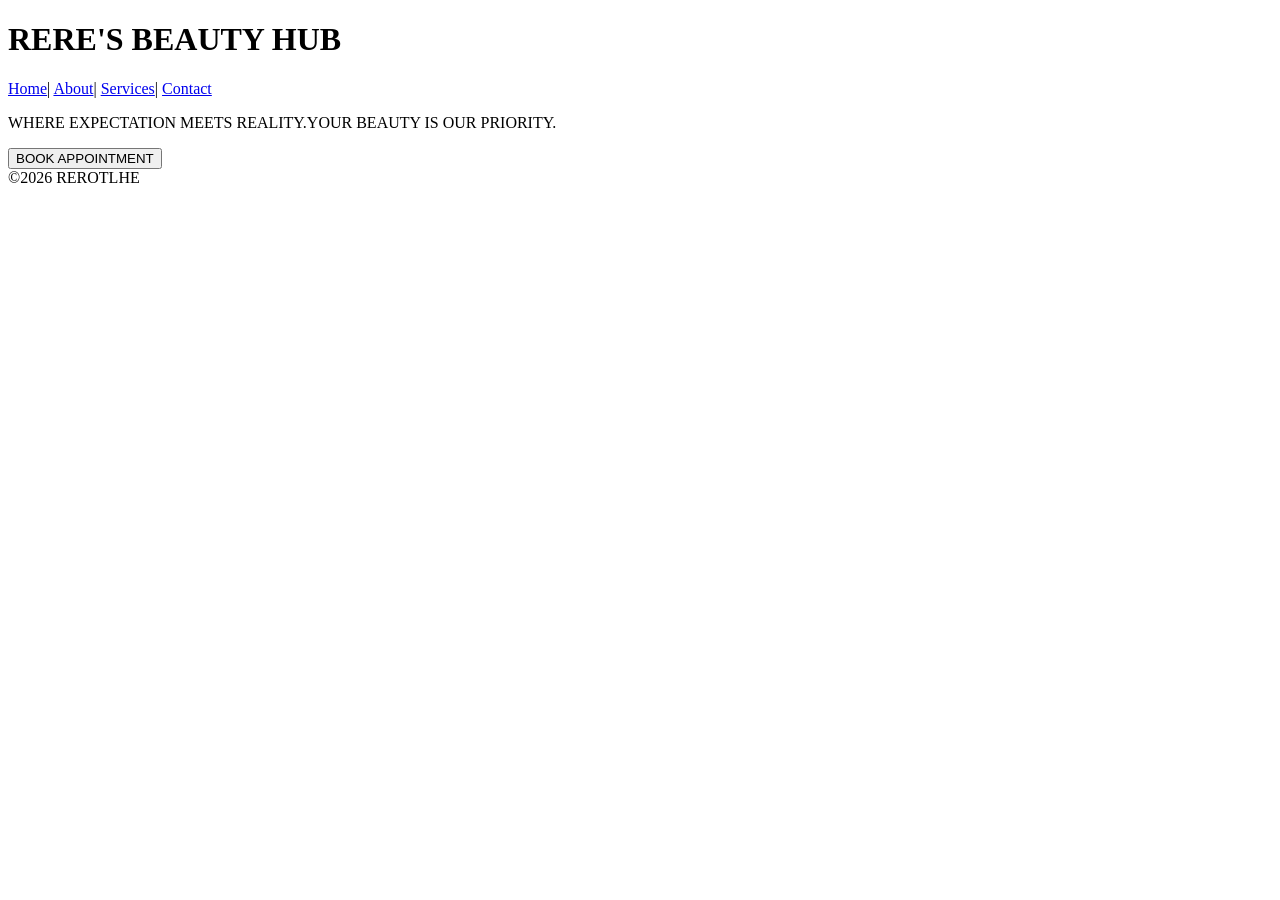
==== index.html @ faf668eb "Added index.html" ====
<!DOCTYPE html>
<html lang="en">
<head>
<meta charset= "UTF-8">
<meta name="viewport" content="width=device-width", initial-scale="1.0" >
<title>RERE'S BEAUTY HUB</title>
<link rel="stylesheet" href="style.css">
</head>

<body>
  <header>
    <h1>RERE'S BEAUTY HUB </h1>
    <nav>
          <a href="index.html">Home</a>|
        <a href="about.html">About</a>|
        <a href="services.html">Services</a>|
        <a href="contact.html">Contact</a>
        </nav>
  </header>
   <section>
    <p>
      WHERE EXPECTATION MEETS REALITY.YOUR BEAUTY IS OUR PRIORITY.
    </p>
    <a href="services.html">
    <button>BOOK APPOINTMENT</button>
    </a>
  </section>
   <footer>&copy;2026 REROTLHE</footer>
</body>

</html>
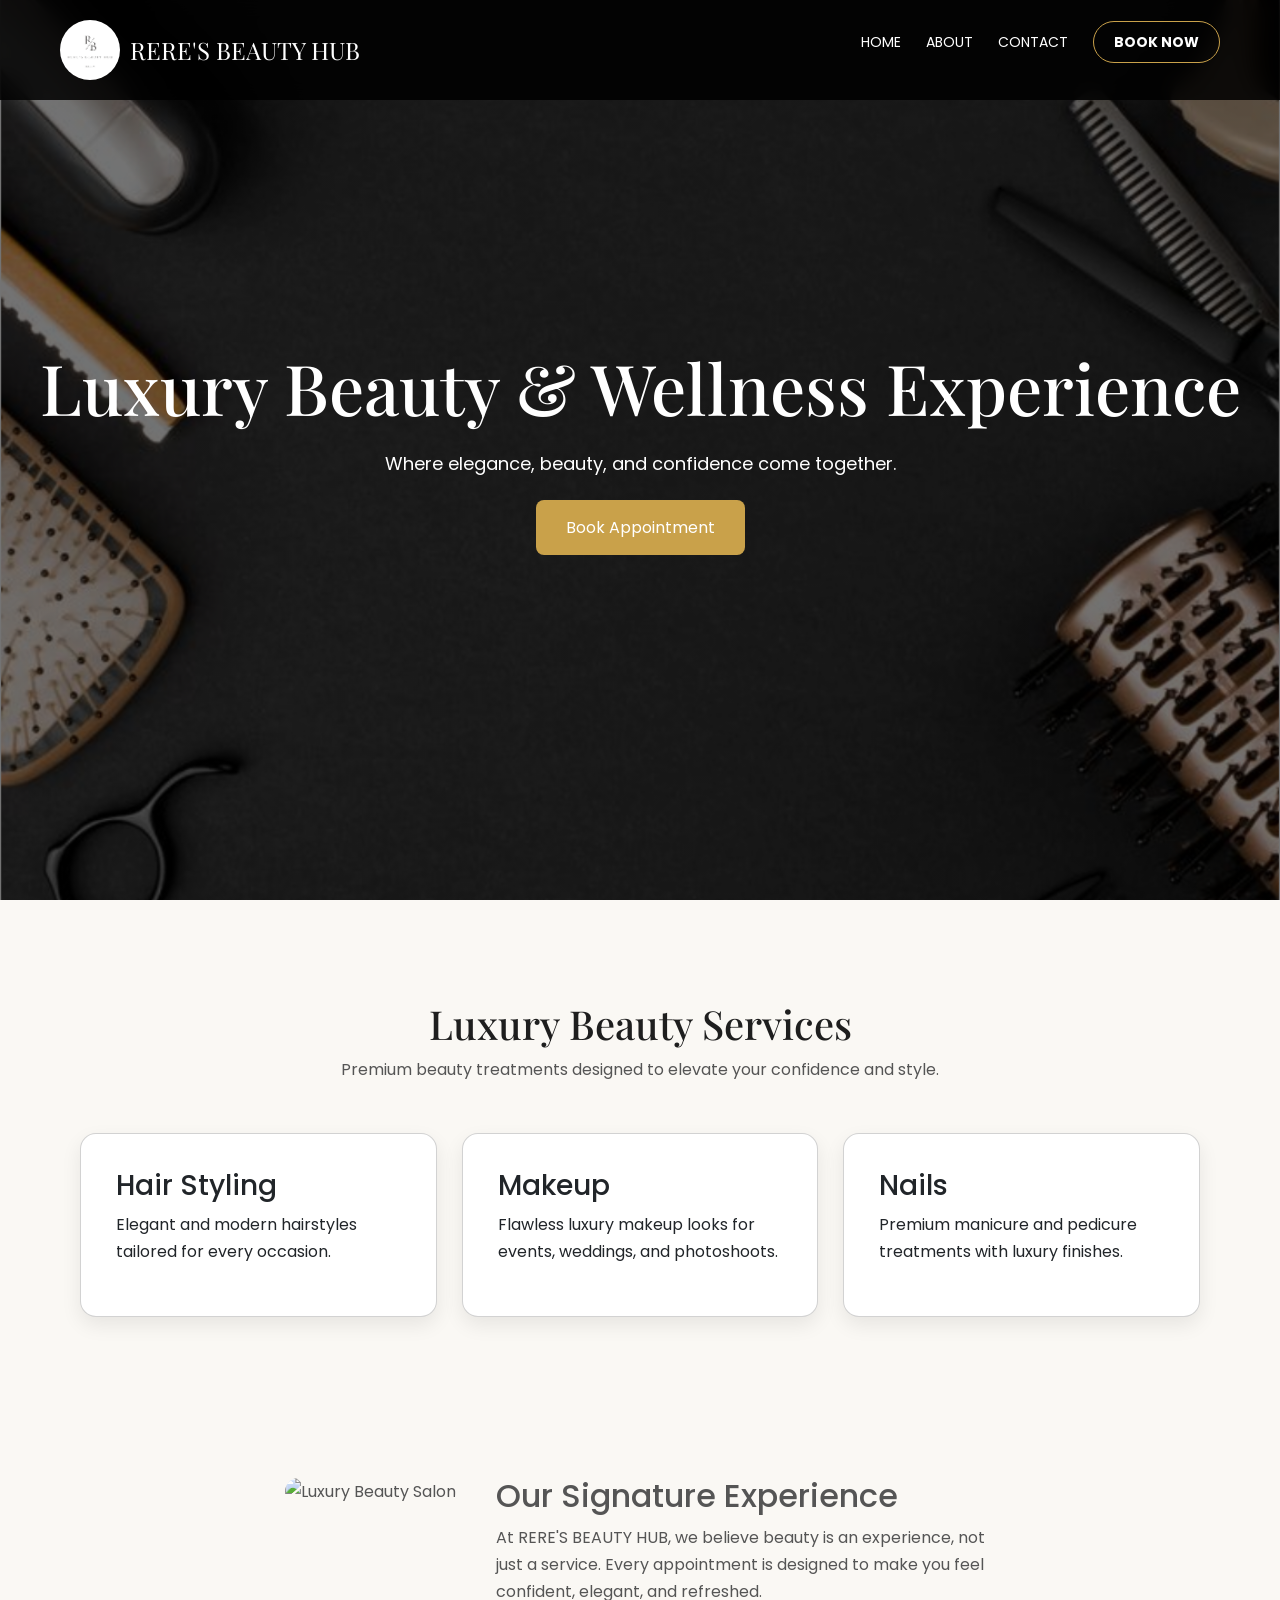
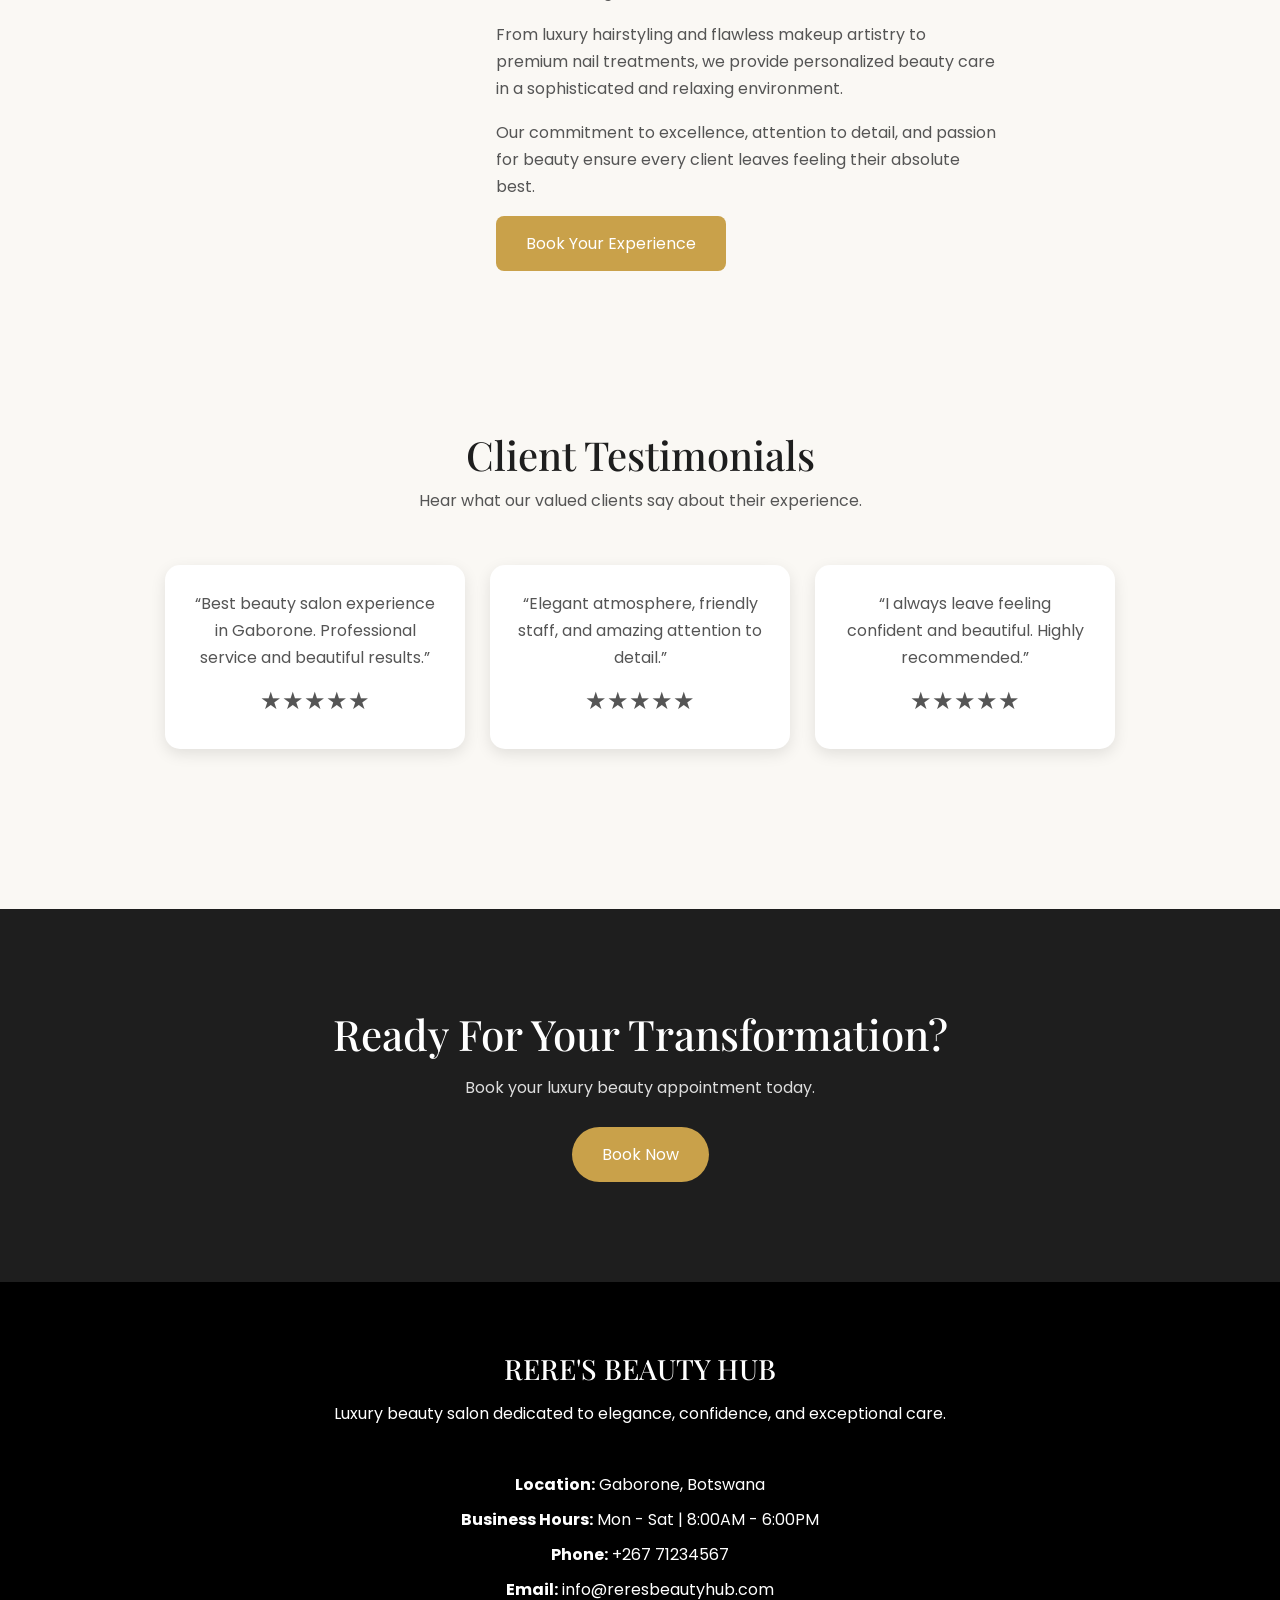
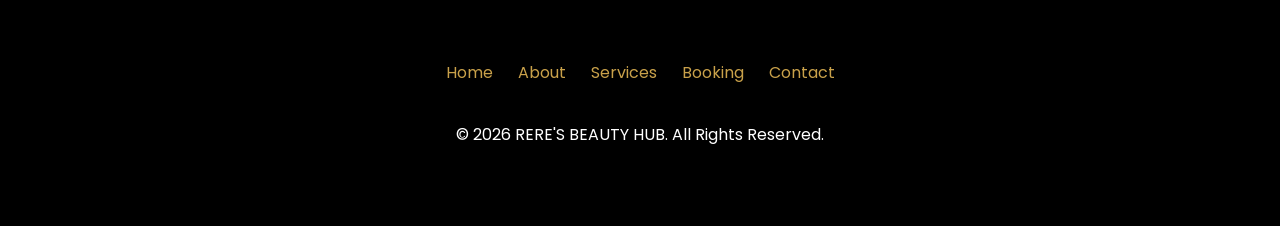
==== commit a2bf6743: "add files via upload" ====
--- a/index.html
+++ b/index.html
@@ -1,31 +1,279 @@
 <!DOCTYPE html>
 <html lang="en">
 <head>
-<meta charset= "UTF-8">
-<meta name="viewport" content="width=device-width", initial-scale="1.0" >
+<meta charset="UTF-8">
+<meta name="viewport" content="width=device-width, initial-scale=1.0">
+
 <title>RERE'S BEAUTY HUB</title>
+<!-- Bootstrap CSS --> 
+
+<link href="https://cdn.jsdelivr.net/npm/bootstrap@5.3.0/dist/css/bootstrap.min.css" rel="stylesheet"> 
 <link rel="stylesheet" href="style.css">
+
+
 </head>
 
+<script>
+
+function toggleMenu(){
+
+  document.querySelector(".nav-links")
+    .classList.toggle("active");
+
+}
+
+</script>
+
 <body>
-  <header>
-    <h1>RERE'S BEAUTY HUB </h1>
-    <nav>
-          <a href="index.html">Home</a>|
-        <a href="about.html">About</a>|
-        <a href="services.html">Services</a>|
-        <a href="contact.html">Contact</a>
-        </nav>
-  </header>
-   <section>
-    <p>
-      WHERE EXPECTATION MEETS REALITY.YOUR BEAUTY IS OUR PRIORITY.
-    </p>
-    <a href="services.html">
-    <button>BOOK APPOINTMENT</button>
-    </a>
-  </section>
-   <footer>&copy;2026 REROTLHE</footer>
+
+<!-- NAVBAR -->
+
+<nav class="navbar">
+
+  <div class="logo">
+    <img src="logo.png" alt="Logo">
+    <span>RERE'S BEAUTY HUB</span>
+  </div>
+
+  <!-- HAMBURGER MENU -->
+  <div class="menu-btn" onclick="toggleMenu()">
+    ☰
+  </div>
+
+  <!-- NAV LINKS -->
+  <ul class="nav-links">
+    <li><a href="index.html">Home</a></li>
+    <li><a href="about.html">About</a></li>
+    <li><a href="contact.html">Contact</a></li>
+
+    <li>
+      <a href="booking.html" class="nav-book-btn">
+        BOOK NOW
+      </a>
+    </li>
+  </ul>
+
+</nav>
+<!-- HERO -->
+
+<section class="hero">
+
+  <div class="hero-content">
+
+    <h1>Luxury Beauty & Wellness Experience</h1>
+
+    <p>
+      Where elegance, beauty, and confidence come together.
+    </p>
+
+    <a href="booking.html">
+      <button>Book Appointment</button>
+    </a>
+
+  </div>
+
+</section>
+
+<!-- SERVICES -->
+
+<section>
+
+  <div class="section-title">
+    <h2>Luxury Beauty Services</h2>
+    <p>
+      Premium beauty treatments designed to elevate your confidence and style.
+    </p>
+  </div>
+
+  <div class="service-container">
+
+    <a href="hairstyles.html" class="card-link">
+      <div class="card">
+        <h3>Hair Styling</h3>
+        <p>
+          Elegant and modern hairstyles tailored for every occasion.
+        </p>
+      </div>
+    </a>
+
+    <a href="makeup.html" class="card-link">
+      <div class="card">
+        <h3>Makeup</h3>
+        <p>
+          Flawless luxury makeup looks for events, weddings, and photoshoots.
+        </p>
+      </div>
+    </a>
+
+    <a href="manicureandpedicure.html" class="card-link">
+      <div class="card">
+        <h3>Nails</h3>
+        <p>
+          Premium manicure and pedicure treatments with luxury finishes.
+        </p>
+      </div>
+    </a>
+
+  </div>
+
+</section>
+
+<!-- SIGNATURE EXPERIENCE -->
+
+<section class="signature">
+
+  <div class="signature-image">
+
+    <img src="salon.jpg" alt="Luxury Beauty Salon">
+
+  </div>
+
+  <div class="signature-text">
+
+    <h2>Our Signature Experience</h2>
+
+    <p>
+      At RERE'S BEAUTY HUB, we believe beauty is an experience,
+      not just a service. Every appointment is designed to make
+      you feel confident, elegant, and refreshed.
+    </p>
+
+    <p>
+      From luxury hairstyling and flawless makeup artistry
+      to premium nail treatments, we provide personalized
+      beauty care in a sophisticated and relaxing environment.
+    </p>
+
+    <p>
+      Our commitment to excellence, attention to detail,
+      and passion for beauty ensure every client leaves
+      feeling their absolute best.
+    </p>
+
+    <a href="booking.html">
+      <button>Book Your Experience</button>
+    </a>
+
+  </div>
+
+</section>
+
+
+
+<!-- TESTIMONIALS -->
+
+<section class="testimonials">
+
+  <div class="section-title">
+    <h2>Client Testimonials</h2>
+
+    <p>
+      Hear what our valued clients say about their experience.
+    </p>
+  </div>
+
+  <div class="testimonial-container">
+
+    <div class="testimonial-card">
+      <p>
+        “Best beauty salon experience in Gaborone.
+        Professional service and beautiful results.”
+      </p>
+
+      <h4>★★★★★</h4>
+    </div>
+
+    <div class="testimonial-card">
+      <p>
+        “Elegant atmosphere, friendly staff,
+        and amazing attention to detail.”
+      </p>
+
+      <h4>★★★★★</h4>
+    </div>
+
+    <div class="testimonial-card">
+      <p>
+        “I always leave feeling confident and beautiful.
+        Highly recommended.”
+      </p>
+
+      <h4>★★★★★</h4>
+    </div>
+
+  </div>
+
+</section>
+
+<!-- CTA -->
+
+<section class="cta">
+
+  <h2>Ready For Your Transformation?</h2>
+
+  <p>
+    Book your luxury beauty appointment today.
+  </p>
+
+  <a href="booking.html">
+    <button>Book Now</button>
+  </a>
+
+</section>
+
+
+
+  <!-- FOOTER -->
+
+<footer>
+
+  <h3>RERE'S BEAUTY HUB</h3>
+
+  <p>
+    Luxury beauty salon dedicated to elegance,
+    confidence, and exceptional care.
+  </p>
+
+  <br>
+
+  <p><strong>Location:</strong> Gaborone, Botswana</p>
+  <p><strong>Business Hours:</strong> Mon - Sat | 8:00AM - 6:00PM</p>
+  <p><strong>Phone:</strong> +267 71234567</p>
+  <p><strong>Email:</strong> info@reresbeautyhub.com</p>
+
+  <br>
+
+  <div class="footer-links">
+
+    <a href="index.html">Home</a>
+    <a href="about.html">About</a>
+    <a href="services.html">Services</a>
+    <a href="booking.html">Booking</a>
+    <a href="contact.html">Contact</a>
+
+  </div>
+
+  <br>
+
+  <p>© 2026 RERE'S BEAUTY HUB. All Rights Reserved.</p>
+
+
+
+</footer>
+<!-- Bootstrap JS and dependencies --> 
+
+    <script src="https://cdn.jsdelivr.net/npm/@popperjs/core@2.11.6/dist/umd/popper.min.js"></script> 
+
+    <script src="https://cdn.jsdelivr.net/npm/bootstrap@5.3.0/dist/js/bootstrap.min.js"></script>
+<script>
+
+function toggleMenu(){
+
+  document.querySelector(".nav-links")
+    .classList.toggle("active");
+
+}
+
+</script>
 </body>
-
 </html>
--- a/style.css
+++ b/style.css
@@ -0,0 +1,628 @@
+/* GOOGLE FONTS */
+@import url('https://fonts.googleapis.com/css2?family=Poppins:wght@300;400;500;600&family=Playfair+Display:wght@500;600;700&display=swap');
+
+/* ROOT VARIABLES */
+:root{
+  --dark:#1E1E1E;
+  --gold:#C9A14A;
+  --light:#FAF8F4;
+  --white:#ffffff;
+  --text:#555;
+}
+
+/* RESET */
+*{
+  margin:0;
+  padding:0;
+  box-sizing:border-box;
+}
+
+html{
+  scroll-behavior:smooth;
+}
+
+body{
+  font-family:'Poppins', sans-serif;
+  background:var(--light);
+  color:var(--text);
+  line-height:1.7;
+}
+
+/* ================= NAVBAR ================= */
+
+.navbar{
+  position:fixed;
+  top:0;
+  width:100%;
+  z-index:1000;
+
+  display:flex;
+  justify-content:space-between;
+  align-items:center;
+
+  padding:20px 60px;
+  background:rgba(0,0,0,0.85);
+  backdrop-filter:blur(10px);
+}
+
+/* LOGO */
+.logo{
+  display:flex;
+  align-items:center;
+  gap:10px;
+  color:white;
+  font-family:'Playfair Display', serif;
+  font-size:24px;
+}
+
+.logo img{
+  width:60px;
+  height:60px;
+  border-radius:50%;
+  object-fit:cover;
+}
+
+/* NAV LINKS */
+.nav-links{
+  display:flex;
+  list-style:none;
+  gap:25px;
+}
+
+.nav-links a{
+  text-decoration:none;
+  color:white;
+  font-size:14px;
+  text-transform:uppercase;
+  transition:0.3s;
+}
+
+.nav-links a:hover{
+  color:var(--gold);
+}
+
+/* BOOK BUTTON */
+.nav-book-btn{
+  border:1px solid var(--gold);
+  padding:10px 20px;
+  border-radius:30px;
+  color:var(--gold);
+  text-decoration:none;
+  font-weight:bold;
+}
+
+.nav-book-btn:hover{
+  background:var(--gold);
+  color:black;
+}
+
+/* MOBILE MENU BUTTON */
+.menu-btn{
+  display:none;
+  font-size:30px;
+  color:white;
+  cursor:pointer;
+}
+
+/* ================= HERO ================= */
+
+.hero{
+  height:100vh;
+  background:
+  linear-gradient(rgba(0,0,0,0.55), rgba(0,0,0,0.55)),
+  url("hero.jpg");
+
+  background-size:cover;
+  background-position:center;
+
+  display:flex;
+  justify-content:center;
+  align-items:center;
+
+  text-align:center;
+  color:white;
+  padding:20px;
+}
+
+.hero h1{
+  font-size:70px;
+  font-family:'Playfair Display', serif;
+}
+
+.hero p{
+  font-size:18px;
+  margin:20px 0;
+}
+
+/* BUTTONS */
+button{
+  padding:14px 30px;
+  border:none;
+  border-radius:8px;
+  background:var(--gold);
+  color:white;
+  cursor:pointer;
+  transition:0.3s;
+}
+
+button:hover{
+  background:var(--dark);
+}
+
+/* ================= SECTIONS ================= */
+
+section{
+  padding:100px 80px;
+}
+
+.section-title{
+  text-align:center;
+  margin-bottom:50px;
+}
+
+.section-title h2{
+  font-size:40px;
+  font-family:'Playfair Display', serif;
+  color:var(--dark);
+}
+
+/* ================= CARDS ================= */
+
+.card{
+  background:white;
+  padding:35px;
+  border-radius:16px;
+  box-shadow:0 8px 20px rgba(0,0,0,0.08);
+  transition:0.3s;
+}
+
+.card:hover{
+  transform:translateY(-5px);
+}
+
+.card-link{
+  text-decoration:none;
+  color:inherit;
+}
+
+/* GRID */
+.service-container,
+.gallery{
+  display:grid;
+  grid-template-columns:repeat(auto-fit,minmax(250px,1fr));
+  gap:25px;
+}
+
+/* TESTIMONIALS */
+.testimonial-container{
+  display:flex;
+  flex-wrap:wrap;
+  justify-content:center;
+  gap:25px;
+}
+
+.testimonial-card{
+  background:white;
+  width:300px;
+  padding:25px;
+  border-radius:15px;
+  text-align:center;
+  box-shadow:0 5px 15px rgba(0,0,0,0.1);
+}
+
+/* ================= ABOUT ================= */
+
+.about-hero{
+  height:500px;
+  background:
+  linear-gradient(rgba(0,0,0,0.55), rgba(0,0,0,0.55)),
+  url("blackwomen1.jpg");
+
+  background-size:cover;
+  background-position:center;
+
+  display:flex;
+  justify-content:center;
+  align-items:center;
+  color:white;
+  text-align:center;
+}
+
+.about-hero h1{
+  font-size:65px;
+}
+
+.story{
+  display:flex;
+  align-items:center;
+  justify-content:space-between;
+  gap:50px;
+  max-width:1100px;
+  margin:auto;
+  padding:80px 20px;
+}
+
+.story img{
+  width:45%;
+  border-radius:20px;
+  object-fit:cover;
+}
+
+.story-text{
+  width:50%;
+}
+
+.story-text h2{
+  font-size:40px;
+  margin-bottom:15px;
+}
+
+/* WHY CHOOSE US + OUR PROMISE CARDS */
+
+.values-container,
+.promise-container{
+  display:grid;
+  grid-template-columns:repeat(auto-fit, minmax(250px, 1fr));
+  gap:30px;
+  margin-top:40px;
+}
+
+/* CARD STYLE */
+.value-box,
+.promise-box{
+  background:#fff;
+  padding:35px 25px;
+  border-radius:16px;
+  box-shadow:0 8px 20px rgba(0,0,0,0.08);
+  text-align:center;
+  transition:0.3s ease;
+}
+
+/* HOVER EFFECT */
+.value-box:hover,
+.promise-box:hover{
+  transform:translateY(-6px);
+  box-shadow:0 12px 30px rgba(0,0,0,0.12);
+}
+
+/* HEADINGS INSIDE CARDS */
+.value-box h3,
+.promise-box h3{
+  color:#1E1E1E;
+  margin-bottom:10px;
+  font-size:20px;
+}
+
+/* TEXT INSIDE CARDS */
+.value-box p,
+.promise-box p{
+  color:#555;
+  font-size:14px;
+  line-height:1.6;
+}
+
+/* EXPERIENCE LUXURY BEAUTY (ABOUT PAGE CTA SECTION) */
+
+.cta{
+  text-align:center;
+  background:var(--dark);
+  color:white;
+
+  padding:100px 20px;
+  margin-top:60px;
+}
+
+.cta h2{
+  font-size:42px;
+  font-family:'Playfair Display', serif;
+  margin-bottom:15px;
+}
+
+.cta p{
+  font-size:16px;
+  color:#ddd;
+  margin-bottom:25px;
+}
+
+/* CTA BUTTON */
+.cta button{
+  background:var(--gold);
+  color:white;
+  border:none;
+  padding:14px 30px;
+  border-radius:30px;
+  cursor:pointer;
+  transition:0.3s ease;
+}
+
+.cta button:hover{
+  background:white;
+  color:black;
+}
+
+/* ================= SIGNATURE ================= */
+
+.signature{
+  display:flex;
+  flex-wrap:wrap;
+  justify-content:center;
+  gap:40px;
+  padding:60px;
+}
+
+.signature-image img{
+  width:380px;
+  border-radius:15px;
+}
+
+.signature-text{
+  max-width:500px;
+}
+
+/* ================= CONTACT ================= */
+
+.contact{
+  display:flex;
+  gap:60px;
+  padding:140px 80px 100px;
+}
+
+.contact-info,
+.contact-form{
+  width:50%;
+}
+
+.contact-form{
+  background:white;
+  padding:40px;
+  border-radius:12px;
+  box-shadow:0 10px 25px rgba(0,0,0,0.08);
+}
+
+/* FORM */
+form{
+  display:flex;
+  flex-direction:column;
+  gap:15px;
+}
+
+input,
+select,
+textarea{
+  padding:14px;
+  border:1px solid #ddd;
+  border-radius:8px;
+}
+
+/* ================= BOOKING ================= */
+
+.container{
+  max-width:700px;
+  margin:140px auto 70px;
+  background:white;
+  padding:40px;
+  border-radius:16px;
+  box-shadow:0 10px 30px rgba(0,0,0,0.08);
+}
+
+#priceTable{
+  display:none;
+}
+
+#selected-look{
+  width:100%;
+  max-width:350px;
+  height:auto;          /* IMPORTANT: removes fixed height */
+  object-fit:contain;   /* shows full image */
+  display:block;
+  margin:15px auto 25px;
+
+  border-radius:12px;
+  box-shadow:0 6px 18px rgba(0,0,0,0.1);
+}
+
+/*gallery pages*/
+
+.gallery{
+  display:grid;
+  grid-template-columns:repeat(3, 1fr); /* 3 images per row */
+  gap:25px;
+
+  max-width:1100px;
+  margin:auto;
+  padding:20px 20px 120px;
+}
+
+.page-title{
+  text-align:center;
+  margin:120px 0 30px; /* pushes it below fixed navbar */
+  font-size:42px;
+  font-family:'Playfair Display', serif;
+  color:#1E1E1E;
+}
+
+
+.gallery img{
+  width:100%;
+  height:250px;
+  object-fit:cover;
+  border-radius:15px;
+  cursor:pointer;
+  transition:0.3s;
+}
+
+.gallery img:hover{
+  transform:scale(1.03);
+}
+
+#lightbox{
+  position:fixed;
+  top:0;
+  left:0;
+  width:100%;
+  height:100%;
+  background:rgba(0,0,0,0.92);
+  display:none;
+  justify-content:center;
+  align-items:center;
+  flex-direction:column;
+  z-index:3000;
+  text-align:center;
+}
+
+#lightbox img{
+  max-width:80%;
+  max-height:60%;
+  border-radius:12px;
+  margin-bottom:15px;
+}
+
+#lightbox h3{
+  color:white;
+  margin:10px 0 5px;
+}
+
+#lightbox p{
+  color:#C9A14A;
+  margin-bottom:15px;
+  font-weight:bold;
+}
+
+#bookBtn{
+  padding:14px 30px;
+  border:none;
+  border-radius:30px;
+  background:#C9A14A;
+  color:white;
+  cursor:pointer;
+  font-weight:bold;
+}
+
+#bookBtn:hover{
+  background:#1E1E1E;
+}
+
+.close{
+  position:absolute;
+  top:20px;
+  right:30px;
+  font-size:40px;
+  color:white;
+  cursor:pointer;
+}
+
+.gallery{
+  padding:20px 80px 120px; /* EXTRA bottom space */
+}
+
+
+
+
+/* ================= FOOTER ================= */
+
+
+footer{
+  background:#000000;
+  color:#ffffff;
+  text-align:center;
+  padding:70px 20px;
+}
+
+/* FOOTER TITLE */
+footer h3{
+  font-family:'Playfair Display', serif;
+  font-size:28px;
+  margin-bottom:15px;
+}
+
+/* FOOTER LINKS */
+.footer-links{
+  display:flex;
+  justify-content:center;
+  flex-wrap:wrap;
+  gap:25px;
+  margin-top:20px;
+}
+
+.footer-links a{
+  color:#C9A14A;
+  text-decoration:none;
+  transition:0.3s ease;
+}
+
+.footer-links a:hover{
+  color:#ffffff;
+}
+
+/* FOOTER TEXT */
+footer p{
+  margin:8px 0;
+}
+
+/* ================= MOBILE ================= */
+
+@media(max-width:768px){
+
+  .menu-btn{
+    display:block;
+  }
+
+  .nav-links{
+    position:absolute;
+    top:80px;
+    right:0;
+    background:black;
+    width:250px;
+    flex-direction:column;
+    display:none;
+    padding:20px;
+    text-align:center;
+  }
+
+  .nav-links.active{
+    display:flex;
+  }
+
+  section{
+    padding:80px 20px;
+  }
+
+  .hero h1{
+    font-size:40px;
+  }
+
+  .story{
+    flex-direction:column;
+    text-align:center;
+  }
+
+  .story img,
+  .story-text{
+    width:100%;
+  }
+
+  .contact{
+    flex-direction:column;
+    padding:120px 20px 60px;
+  }
+
+  .contact-info,
+  .contact-form{
+    width:100%;
+  }
+
+  .container{
+    margin:120px 15px 50px;
+    padding:25px;
+ 
+ }
+
+ 
+
+
+
+}
+
+
+
+
